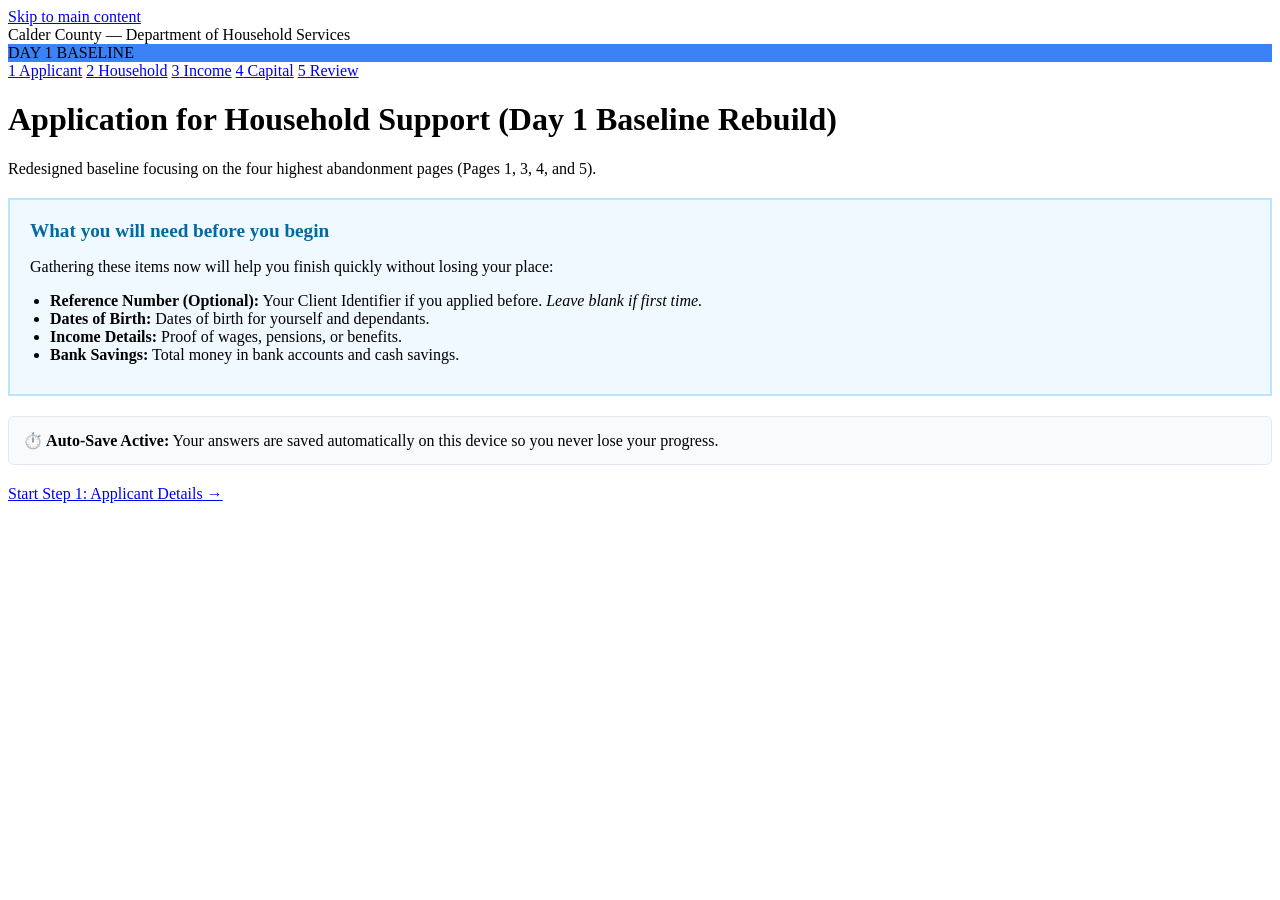
==== index.html @ e972b55b "Add files via upload" ====
<!DOCTYPE html>
<html lang="en">
<head>
  <meta charset="utf-8">
  <meta name="viewport" content="width=device-width, initial-scale=1.0">
  <title>Application for Household Support | Form HSP-1 (Day 1 Baseline)</title>
  <link rel="stylesheet" href="styles.css">
</head>
<body>
  <a href="#main-content" class="skip-link">Skip to main content</a>
  <div class="wrap">
    <header class="hdr" role="banner">
      <div class="hdr-title">Calder County — Department of Household Services</div>
      <div class="hdr-badge" style="background:#3b82f6;">DAY 1 BASELINE</div>
    </header>

    <!-- Day 1 5-Step Focus Navigation Bar -->
    <nav class="progress-nav" aria-label="Application Steps">
      <div class="progress-steps">
        <a href="page-1.html" class="step-item active"><span class="step-number">1</span> Applicant</a>
        <a href="page-3.html" class="step-item"><span class="step-number">2</span> Household</a>
        <a href="page-4.html" class="step-item"><span class="step-number">3</span> Income</a>
        <a href="page-5.html" class="step-item"><span class="step-number">4</span> Capital</a>
        <a href="page-8.html" class="step-item"><span class="step-number">5</span> Review</a>
      </div>
    </nav>

    <main id="main-content" tabindex="-1" role="main">
      <div class="card">
        <h1>Application for Household Support (Day 1 Baseline Rebuild)</h1>
        <p class="hint">Redesigned baseline focusing on the four highest abandonment pages (Pages 1, 3, 4, and 5).</p>

        <div id="resume-prompt" class="save-banner" style="background:#fefce8; border-color:#fef08a; color:#854d0e; flex-direction:column; align-items:flex-start; gap:10px;" hidden>
          <div style="display:flex; align-items:center; gap:8px;">
            <span style="font-size:1.5rem;" aria-hidden="true">💡</span>
            <strong>Saved Application Found</strong>
          </div>
          <p style="margin:0; font-size:0.95rem;">We found a saved draft from earlier. Would you like to pick up where you left off?</p>
          <div style="display:flex; gap:10px; margin-top:4px;">
            <button type="button" id="btn-resume" class="btn btn-primary" style="padding:8px 16px; font-size:0.95rem;">Resume Application</button>
            <button type="button" id="btn-clear" class="btn btn-secondary" style="padding:8px 16px; font-size:0.95rem;">Start Fresh</button>
          </div>
        </div>

        <div class="card" style="background:#f0f9ff; border:2px solid #bae6fd; margin:20px 0; padding:20px;">
          <h2 style="font-size:1.2rem; color:#0369a1; margin-top:0;">What you will need before you begin</h2>
          <p>Gathering these items now will help you finish quickly without losing your place:</p>
          <ul style="padding-left:20px; margin:10px 0;">
            <li><strong>Reference Number (Optional):</strong> Your Client Identifier if you applied before. <em>Leave blank if first time.</em></li>
            <li><strong>Dates of Birth:</strong> Dates of birth for yourself and dependants.</li>
            <li><strong>Income Details:</strong> Proof of wages, pensions, or benefits.</li>
            <li><strong>Bank Savings:</strong> Total money in bank accounts and cash savings.</li>
          </ul>
        </div>

        <div style="margin: 20px 0; padding: 14px; background: #f8fafc; border-radius: 6px; border: 1px solid #e2e8f0;">
          <strong>⏱️ Auto-Save Active:</strong> Your answers are saved automatically on this device so you never lose your progress.
        </div>

        <div class="nav-actions">
          <a href="page-1.html" class="btn btn-primary">Start Step 1: Applicant Details →</a>
        </div>
      </div>
    </main>
  </div>

  <script src="storage.js"></script>
  <script>
    window.addEventListener('DOMContentLoaded', () => {
      const draft = HSPStorage.loadDraft();
      if (draft && draft.data && Object.keys(draft.data).length > 0) {
        document.getElementById('resume-prompt').hidden = false;
      }
    });
    document.getElementById('btn-resume')?.addEventListener('click', () => { window.location.href = 'page-1.html'; });
    document.getElementById('btn-clear')?.addEventListener('click', () => { HSPStorage.clearDraft(); document.getElementById('resume-prompt').hidden = true; });
  </script>
</body>
</html>
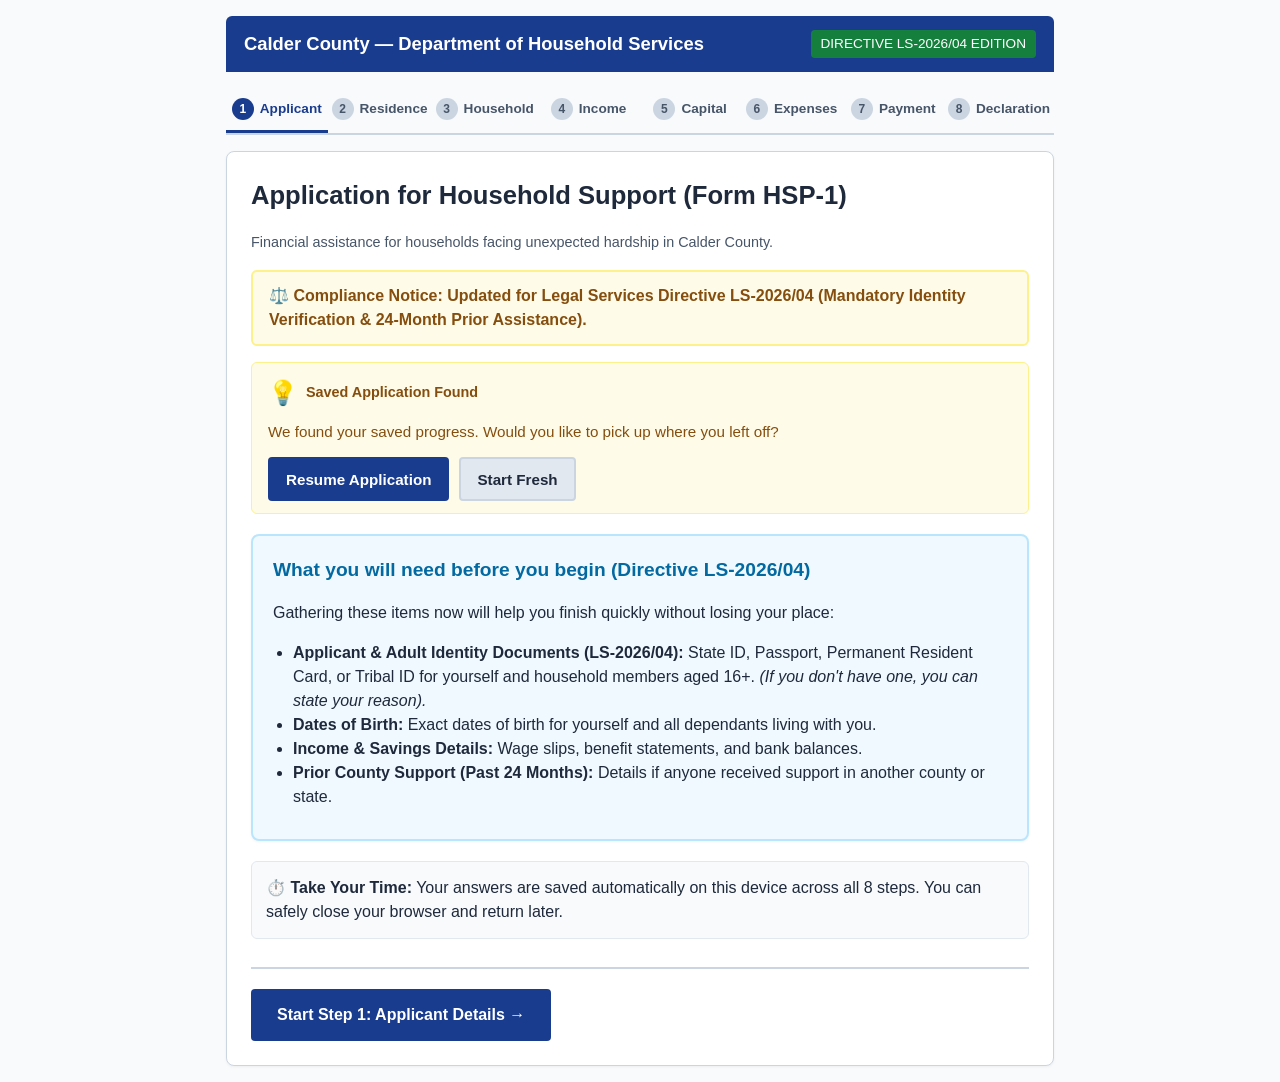
==== commit 89972d28: "Add files via upload" ====
--- a/index.html
+++ b/index.html
@@ -3,39 +3,250 @@
 <head>
   <meta charset="utf-8">
   <meta name="viewport" content="width=device-width, initial-scale=1.0">
-  <title>Application for Household Support | Form HSP-1 (Day 1 Baseline)</title>
-  <link rel="stylesheet" href="styles.css">
+  <title>Application for Household Support | Form HSP-1 (Directive LS-2026/04 Edition)</title>
+  <style>
+
+:root {
+  --primary-color: #1a3c8e;
+  --primary-hover: #122b68;
+  --primary-light: #eef3fc;
+  --text-main: #1e293b;
+  --text-muted: #475569;
+  --bg-page: #f8fafc;
+  --bg-card: #ffffff;
+  --border-color: #cbd5e1;
+  --border-focus: #0284c7;
+  --error-red: #b91c1c;
+  --error-red-bg: #fef2f2;
+  --error-red-border: #f87171;
+  --success-green: #15803d;
+  --warning-yellow: #854d0e;
+  --warning-bg: #fefce8;
+  --warning-border: #fef08a;
+  --min-touch-target: 44px;
+}
+
+*, *::before, *::after { box-sizing: border-box; }
+
+body {
+  font-family: -apple-system, BlinkMacSystemFont, "Segoe UI", Roboto, sans-serif;
+  font-size: 16px;
+  line-height: 1.5;
+  color: var(--text-main);
+  background: var(--bg-page);
+  margin: 0;
+  padding: 0;
+}
+
+:focus-visible {
+  outline: 3px solid #000000 !important;
+  outline-offset: 2px !important;
+  box-shadow: 0 0 0 5px #ffdd00 !important;
+}
+
+.skip-link {
+  position: absolute;
+  top: -100px;
+  left: 10px;
+  background: #ffdd00;
+  color: #000000;
+  padding: 10px 16px;
+  font-weight: bold;
+  z-index: 9999;
+  text-decoration: none;
+  border-radius: 4px;
+}
+.skip-link:focus { top: 10px; }
+
+.wrap { max-width: 860px; margin: 0 auto; padding: 16px; }
+
+.hdr {
+  background: var(--primary-color);
+  color: #ffffff;
+  padding: 14px 18px;
+  border-radius: 6px 6px 0 0;
+  display: flex;
+  justify-content: space-between;
+  align-items: center;
+}
+.hdr-title { font-size: 1.15rem; font-weight: bold; }
+.hdr-badge { background: rgba(255,255,255,0.2); padding: 4px 10px; border-radius: 4px; font-size: 0.85rem; }
+
+.progress-nav { margin: 16px 0; border-bottom: 2px solid var(--border-color); }
+.progress-steps { display: flex; list-style: none; padding: 0; margin: 0; overflow-x: auto; }
+.step-item { flex: 1; display: flex; align-items: center; justify-content: center; gap: 6px; padding: 10px 4px; font-size: 0.85rem; font-weight: bold; color: var(--text-muted); text-decoration: none; border-bottom: 3px solid transparent; white-space: nowrap; }
+.step-item:hover, .step-item.active { color: var(--primary-color); border-bottom-color: var(--primary-color); }
+.step-number { width: 22px; height: 22px; border-radius: 50%; background: #cbd5e1; color: #475569; display: inline-flex; align-items: center; justify-content: center; font-size: 0.75rem; }
+.step-item.active .step-number { background: var(--primary-color); color: #ffffff; }
+
+.save-banner {
+  background-color: #eff6ff;
+  border: 1px solid #bfdbfe;
+  color: #1e40af;
+  padding: 12px 16px;
+  border-radius: 6px;
+  margin: 16px 0;
+  font-size: 0.9rem;
+  display: flex;
+  justify-content: space-between;
+  align-items: center;
+}
+
+.error-summary {
+  background-color: var(--error-red-bg);
+  border: 4px solid var(--error-red-border);
+  border-left-width: 8px;
+  padding: 18px;
+  border-radius: 6px;
+  margin-bottom: 24px;
+}
+.error-summary-title { color: var(--error-red); font-size: 1.2rem; margin: 0 0 8px 0; }
+.error-summary-list { margin: 0; padding-left: 20px; }
+.error-summary-list a { color: var(--error-red); font-weight: bold; text-decoration: underline; }
+
+.card {
+  background: var(--bg-card);
+  border: 1px solid var(--border-color);
+  border-radius: 8px;
+  padding: 24px;
+  box-shadow: 0 1px 3px rgba(0,0,0,0.05);
+}
+
+h1 { font-size: 1.6rem; margin-top: 0; }
+.hint { color: var(--text-muted); font-size: 0.9rem; margin-bottom: 16px; display: block; }
+.req-star { color: var(--error-red); font-weight: bold; }
+.label-optional { font-size: 0.85rem; color: var(--text-muted); font-weight: normal; }
+
+.form-group { margin-bottom: 22px; }
+.form-row { display: flex; gap: 16px; flex-wrap: wrap; }
+.col-6 { flex: 1 1 calc(50% - 8px); min-width: 260px; }
+
+label { display: block; font-weight: 600; margin-bottom: 6px; }
+
+.form-control {
+  width: 100%;
+  min-height: var(--min-touch-target);
+  padding: 10px 12px;
+  font-size: 1rem;
+  border: 2px solid var(--border-color);
+  border-radius: 4px;
+}
+.form-control.has-error { border-color: var(--error-red); background-color: #fff8f8; }
+
+.currency-wrapper { position: relative; display: flex; align-items: center; }
+.currency-symbol { position: absolute; left: 12px; font-weight: bold; color: var(--text-muted); }
+.currency-input { padding-left: 28px !important; }
+
+.field-error { color: var(--error-red); font-weight: bold; font-size: 0.875rem; margin-top: 4px; display: block; }
+
+fieldset {
+  border: 1px solid var(--border-color);
+  padding: 16px;
+  border-radius: 6px;
+  background: #fafafa;
+  margin-bottom: 22px;
+}
+legend { font-weight: bold; padding: 0 6px; font-size: 1.05rem; }
+
+.supervisor-badge {
+  background-color: var(--warning-bg);
+  border: 2px solid var(--warning-border);
+  color: var(--warning-yellow);
+  padding: 10px 14px;
+  border-radius: 6px;
+  font-size: 0.88rem;
+  font-weight: 600;
+  margin-top: 10px;
+}
+
+.radio-group, .checkbox-group { display: flex; flex-direction: column; gap: 10px; margin-top: 10px; }
+.radio-label, .checkbox-label {
+  display: flex;
+  align-items: center;
+  gap: 10px;
+  background: #ffffff;
+  padding: 10px 12px;
+  border: 1px solid var(--border-color);
+  border-radius: 4px;
+  min-height: var(--min-touch-target);
+  cursor: pointer;
+}
+.radio-label input, .checkbox-label input { width: 20px; height: 20px; accent-color: var(--primary-color); }
+
+.nav-actions {
+  display: flex;
+  justify-content: space-between;
+  align-items: center;
+  margin-top: 28px;
+  padding-top: 20px;
+  border-top: 2px solid var(--border-color);
+  gap: 12px;
+  flex-wrap: wrap;
+}
+
+.btn {
+  display: inline-flex;
+  align-items: center;
+  justify-content: center;
+  min-height: var(--min-touch-target);
+  padding: 12px 24px;
+  font-size: 1rem;
+  font-weight: bold;
+  border-radius: 4px;
+  border: 2px solid transparent;
+  cursor: pointer;
+  text-decoration: none;
+}
+.btn-primary { background: var(--primary-color); color: #ffffff; }
+.btn-primary:hover { background: var(--primary-hover); }
+.btn-secondary { background: #e2e8f0; color: var(--text-main); border-color: #cbd5e1; }
+.btn-outline { background: transparent; border-color: var(--primary-color); color: var(--primary-color); }
+.btn-submit { background: var(--success-green); color: #ffffff; }
+
+@media (max-width: 600px) {
+  .col-6 { flex: 1 1 100%; }
+  .nav-actions { flex-direction: column; align-items: stretch; }
+}
+
+</style>
 </head>
 <body>
   <a href="#main-content" class="skip-link">Skip to main content</a>
   <div class="wrap">
     <header class="hdr" role="banner">
       <div class="hdr-title">Calder County — Department of Household Services</div>
-      <div class="hdr-badge" style="background:#3b82f6;">DAY 1 BASELINE</div>
+      <div class="hdr-badge" style="background:#15803d;">DIRECTIVE LS-2026/04 EDITION</div>
     </header>
 
-    <!-- Day 1 5-Step Focus Navigation Bar -->
+    <!-- Day 2 All 8 Steps Navigation Bar -->
     <nav class="progress-nav" aria-label="Application Steps">
       <div class="progress-steps">
         <a href="page-1.html" class="step-item active"><span class="step-number">1</span> Applicant</a>
-        <a href="page-3.html" class="step-item"><span class="step-number">2</span> Household</a>
-        <a href="page-4.html" class="step-item"><span class="step-number">3</span> Income</a>
-        <a href="page-5.html" class="step-item"><span class="step-number">4</span> Capital</a>
-        <a href="page-8.html" class="step-item"><span class="step-number">5</span> Review</a>
+        <a href="page-2.html" class="step-item"><span class="step-number">2</span> Residence</a>
+        <a href="page-3.html" class="step-item"><span class="step-number">3</span> Household</a>
+        <a href="page-4.html" class="step-item"><span class="step-number">4</span> Income</a>
+        <a href="page-5.html" class="step-item"><span class="step-number">5</span> Capital</a>
+        <a href="page-6.html" class="step-item"><span class="step-number">6</span> Expenses</a>
+        <a href="page-7.html" class="step-item"><span class="step-number">7</span> Payment</a>
+        <a href="page-8.html" class="step-item"><span class="step-number">8</span> Declaration</a>
       </div>
     </nav>
 
     <main id="main-content" tabindex="-1" role="main">
       <div class="card">
-        <h1>Application for Household Support (Day 1 Baseline Rebuild)</h1>
-        <p class="hint">Redesigned baseline focusing on the four highest abandonment pages (Pages 1, 3, 4, and 5).</p>
+        <h1>Application for Household Support (Form HSP-1)</h1>
+        <p class="hint">Financial assistance for households facing unexpected hardship in Calder County.</p>
+
+        <div style="background:#fefce8; border:2px solid #fef08a; color:#854d0e; padding:12px 16px; border-radius:6px; margin-bottom:16px; font-weight:bold;">
+          ⚖️ Compliance Notice: Updated for Legal Services Directive LS-2026/04 (Mandatory Identity Verification & 24-Month Prior Assistance).
+        </div>
 
         <div id="resume-prompt" class="save-banner" style="background:#fefce8; border-color:#fef08a; color:#854d0e; flex-direction:column; align-items:flex-start; gap:10px;" hidden>
           <div style="display:flex; align-items:center; gap:8px;">
             <span style="font-size:1.5rem;" aria-hidden="true">💡</span>
             <strong>Saved Application Found</strong>
           </div>
-          <p style="margin:0; font-size:0.95rem;">We found a saved draft from earlier. Would you like to pick up where you left off?</p>
+          <p style="margin:0; font-size:0.95rem;">We found your saved progress. Would you like to pick up where you left off?</p>
           <div style="display:flex; gap:10px; margin-top:4px;">
             <button type="button" id="btn-resume" class="btn btn-primary" style="padding:8px 16px; font-size:0.95rem;">Resume Application</button>
             <button type="button" id="btn-clear" class="btn btn-secondary" style="padding:8px 16px; font-size:0.95rem;">Start Fresh</button>
@@ -43,18 +254,18 @@
         </div>
 
         <div class="card" style="background:#f0f9ff; border:2px solid #bae6fd; margin:20px 0; padding:20px;">
-          <h2 style="font-size:1.2rem; color:#0369a1; margin-top:0;">What you will need before you begin</h2>
+          <h2 style="font-size:1.2rem; color:#0369a1; margin-top:0;">What you will need before you begin (Directive LS-2026/04)</h2>
           <p>Gathering these items now will help you finish quickly without losing your place:</p>
           <ul style="padding-left:20px; margin:10px 0;">
-            <li><strong>Reference Number (Optional):</strong> Your Client Identifier if you applied before. <em>Leave blank if first time.</em></li>
-            <li><strong>Dates of Birth:</strong> Dates of birth for yourself and dependants.</li>
-            <li><strong>Income Details:</strong> Proof of wages, pensions, or benefits.</li>
-            <li><strong>Bank Savings:</strong> Total money in bank accounts and cash savings.</li>
+            <li><strong>Applicant & Adult Identity Documents (LS-2026/04):</strong> State ID, Passport, Permanent Resident Card, or Tribal ID for yourself and household members aged 16+. <em>(If you don't have one, you can state your reason).</em></li>
+            <li><strong>Dates of Birth:</strong> Exact dates of birth for yourself and all dependants living with you.</li>
+            <li><strong>Income & Savings Details:</strong> Wage slips, benefit statements, and bank balances.</li>
+            <li><strong>Prior County Support (Past 24 Months):</strong> Details if anyone received support in another county or state.</li>
           </ul>
         </div>
 
         <div style="margin: 20px 0; padding: 14px; background: #f8fafc; border-radius: 6px; border: 1px solid #e2e8f0;">
-          <strong>⏱️ Auto-Save Active:</strong> Your answers are saved automatically on this device so you never lose your progress.
+          <strong>⏱️ Take Your Time:</strong> Your answers are saved automatically on this device across all 8 steps. You can safely close your browser and return later.
         </div>
 
         <div class="nav-actions">
